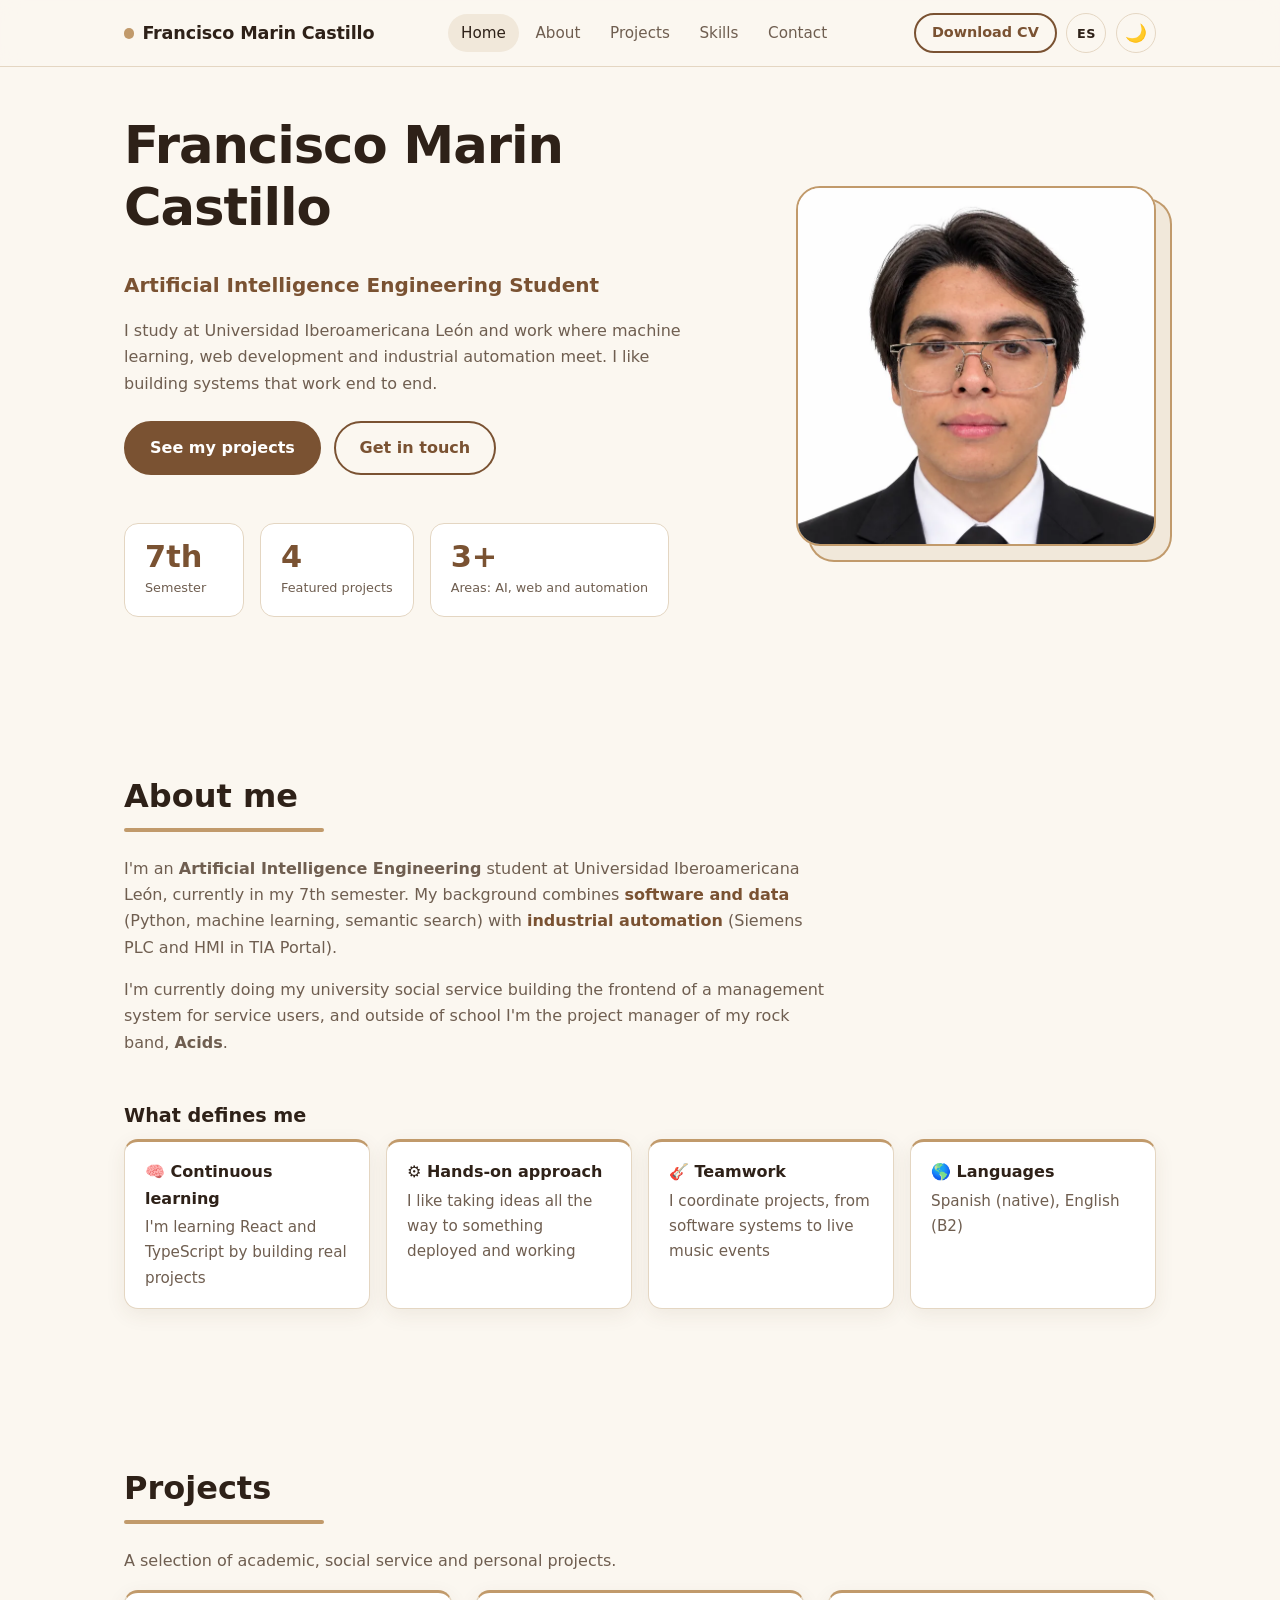
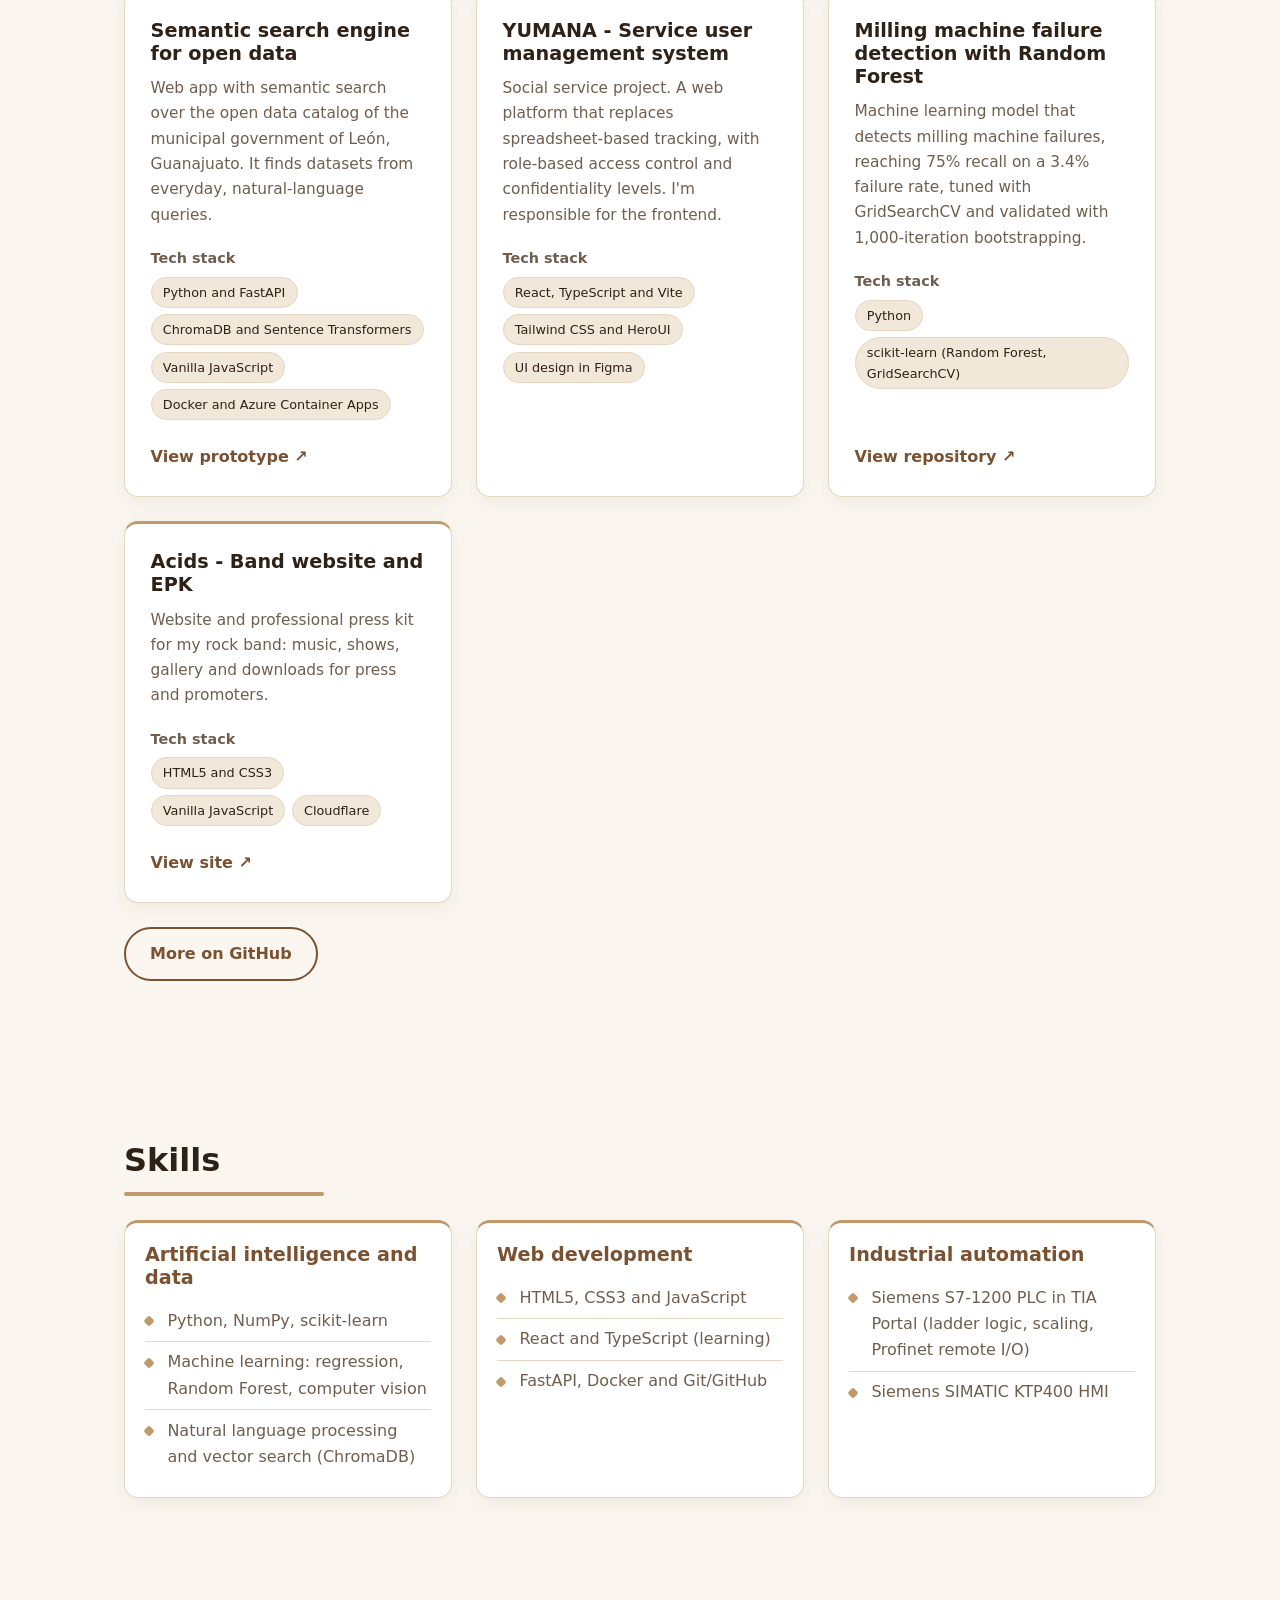
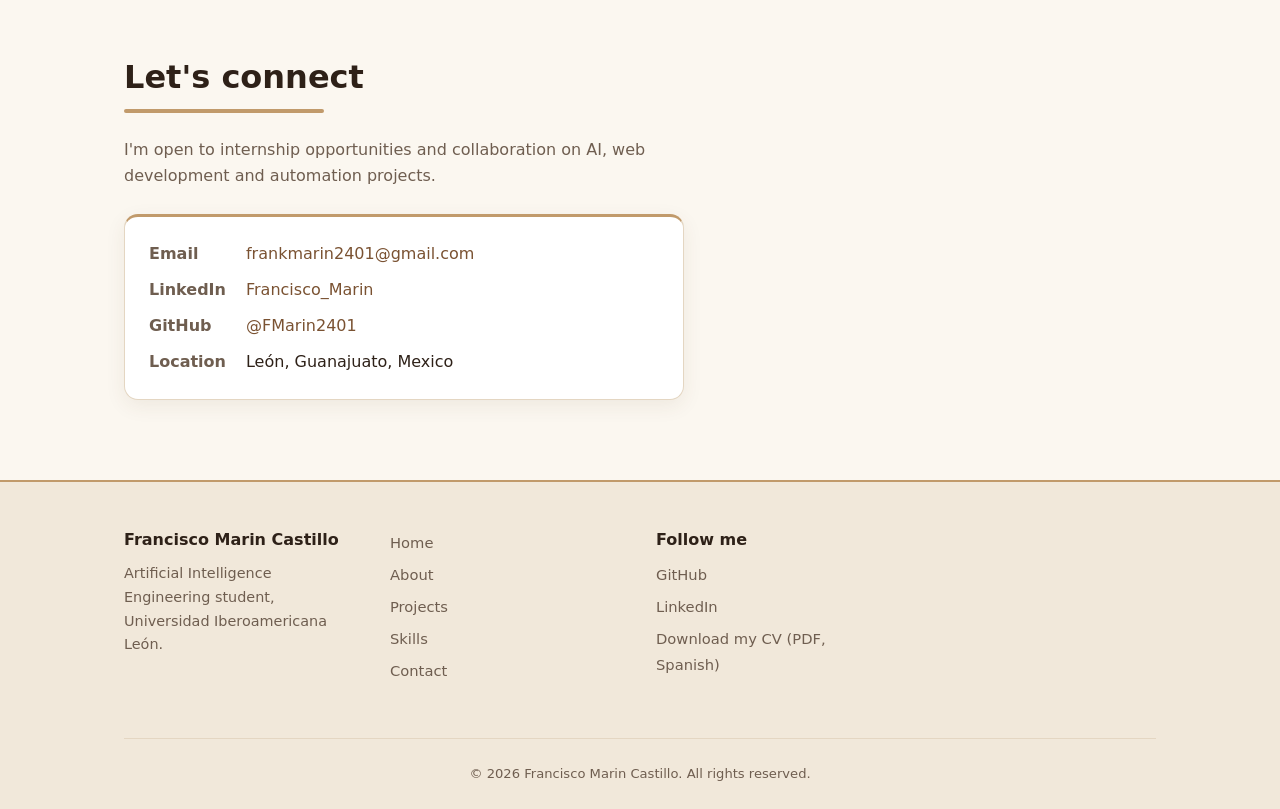
==== public/en/index.html @ 49e66bc6 "Optimizar imagen, agregar versión en inglés, 404 y cabeceras de seguridad - Foto del hero en WebP (2" ====
<!DOCTYPE html>
<html lang="en">

<head>
  <meta charset="UTF-8">
  <meta name="viewport" content="width=device-width, initial-scale=1.0">
  <meta name="theme-color" content="#fbf7f0">

  <link rel="icon" href="../favicon.svg" type="image/svg+xml">
  <link rel="icon" href="../favicon.ico" sizes="48x48">
  <link rel="apple-touch-icon" href="../apple-touch-icon.png">
  <!-- SEO básico -->
  <title>Francisco Marin Castillo | Artificial Intelligence Engineering Student</title>
  <meta name="description" content="Portfolio of Francisco Marin Castillo: AI Engineering student and web developer in León, Mexico. Machine learning, React and industrial automation projects.">
  <meta name="author" content="Francisco Marin Castillo">
  <meta name="robots" content="index, follow">

  <!-- Open Graph -->
  <link rel="canonical" href="https://frankmarincas.dev/en/">
  <link rel="alternate" hreflang="es" href="https://frankmarincas.dev/">
  <link rel="alternate" hreflang="en" href="https://frankmarincas.dev/en/">
  <link rel="alternate" hreflang="x-default" href="https://frankmarincas.dev/">
  <meta property="og:url" content="https://frankmarincas.dev/en/">
  <meta property="og:locale" content="en_US">
  <meta property="og:locale:alternate" content="es_MX">
  <meta property="og:title" content="Francisco Marin Castillo - Artificial Intelligence Engineering">
  <meta property="og:description"
    content="Machine learning, semantic search, web development and industrial automation projects.">
  <meta property="og:type" content="profile">
  <meta property="og:site_name" content="Francisco Marin Castillo">
  <meta property="og:image" content="https://frankmarincas.dev/assets/images/Francisco-og.jpg">
  <meta property="og:image:width" content="1200">
  <meta property="og:image:height" content="1200">
  <meta property="og:image:alt" content="Francisco Marin Castillo">

  <!-- Twitter Card -->
  <meta name="twitter:card" content="summary">
  <meta name="twitter:title" content="Francisco Marin Castillo - AI Engineering">
  <meta name="twitter:description" content="Portfolio of AI, web development and automation projects.">

  <!-- Datos Estructurados Schema.org (JSON-LD) -->
  <script type="application/ld+json">
  {
    "@context": "https://schema.org",
    "@type": "Person",
    "name": "Francisco Marin Castillo",
    "url": "https://frankmarincas.dev/en/",
    "image": "https://frankmarincas.dev/assets/images/Francisco-og.jpg",
    "address": {
      "@type": "PostalAddress",
      "addressLocality": "León",
      "addressRegion": "Guanajuato",
      "addressCountry": "MX"
    },
    "knowsAbout": ["Artificial intelligence", "Machine learning", "Web development", "Industrial automation"],
    "sameAs": [
      "https://github.com/FMarin2401",
      "https://www.linkedin.com/in/francisco-marin-cast"
    ]
  }
  </script>

  <script src="../theme-init.js"></script>
  <link rel="stylesheet" href="../styles.css">
  <script src="../script.js" defer></script>
</head>

<body>
  <a class="skip-link" href="#main-content">Skip to content</a>

  <!-- ========== HEADER ========== -->
  <header class="site-header">
    <div class="container site-header__inner">
      <a class="brand" href="#home">Francisco Marin Castillo</a>

      <nav class="nav" id="main-menu" aria-label="Main navigation">
        <ul class="nav__list">
          <li><a class="nav__link" href="#home">Home</a></li>
          <li><a class="nav__link" href="#about">About</a></li>
          <li><a class="nav__link" href="#projects">Projects</a></li>
          <li><a class="nav__link" href="#skills">Skills</a></li>
          <li><a class="nav__link" href="#contact">Contact</a></li>
        </ul>
      </nav>

      <div class="site-header__actions">
        <a class="button button--outline button--small site-header__cv"
          href="../assets/documents/FranciscoMarin_CVES.pdf" download>Download CV</a>

        <a class="icon-button lang-switch" href="../" hreflang="es" lang="es"
          aria-label="Leer en español">ES</a>

        <button class="icon-button theme-toggle" type="button"
                aria-label="Switch to dark mode"></button>

        <button class="icon-button nav-toggle" type="button"
                aria-expanded="false" aria-controls="main-menu" aria-label="Open menu">
          <span class="nav-toggle__icon" aria-hidden="true"></span>
        </button>
      </div>
    </div>
  </header>

  <!-- ========== CONTENIDO PRINCIPAL ========== -->
  <main id="main-content">

    <!-- Hero -->
    <section class="section section--hero" id="home" aria-labelledby="hero-title">
      <div class="container hero">
        <div class="hero__content">
          <h1 class="hero__title" id="hero-title">Francisco Marin Castillo</h1>
          <p class="hero__role">Artificial Intelligence Engineering Student</p>
          <p class="hero__text">
            I study at Universidad Iberoamericana León and work where machine
            learning, web development and industrial automation meet. I like
            building systems that work end to end.
          </p>

          <div class="hero__actions">
            <a class="button button--primary" href="#projects">See my projects</a>
            <a class="button button--outline" href="#contact">Get in touch</a>
          </div>

          <ul class="stats">
            <li class="stats__item">
              <data class="stats__value" value="7">7th</data>
              <span class="stats__label">Semester</span>
            </li>
            <li class="stats__item">
              <data class="stats__value" value="4">4</data>
              <span class="stats__label">Featured projects</span>
            </li>
            <li class="stats__item">
              <data class="stats__value" value="3">3+</data>
              <span class="stats__label">Areas: AI, web and automation</span>
            </li>
          </ul>
        </div>

        <figure class="hero__figure">
          <img class="hero__photo" src="../assets/images/Francisco.webp" alt="Francisco Marin Castillo"
            width="720" height="720" loading="eager" fetchpriority="high">
        </figure>
      </div>
    </section>

    <!-- Sobre mí -->
    <section class="section" id="about" aria-labelledby="about-title">
      <div class="container">
        <h2 class="section__title" id="about-title">About me</h2>

        <div class="prose">
          <p>
            I'm an <strong>Artificial Intelligence Engineering</strong> student
            at Universidad Iberoamericana León, currently in my 7th semester.
            My background combines <em>software and data</em> (Python, machine
            learning, semantic search) with <em>industrial automation</em>
            (Siemens PLC and HMI in TIA Portal).
          </p>
          <p>
            I'm currently doing my university social service building the frontend
            of a management system for service users, and outside of school I'm
            the project manager of my rock band, <strong>Acids</strong>.
          </p>
        </div>

        <h3 class="section__subtitle">What defines me</h3>
        <dl class="traits">
          <div class="traits__item card">
            <dt class="traits__term"><span aria-hidden="true">🧠</span> Continuous learning</dt>
            <dd class="traits__desc">I'm learning React and TypeScript by building real projects</dd>
          </div>
          <div class="traits__item card">
            <dt class="traits__term"><span aria-hidden="true">⚙️</span> Hands-on approach</dt>
            <dd class="traits__desc">I like taking ideas all the way to something deployed and working</dd>
          </div>
          <div class="traits__item card">
            <dt class="traits__term"><span aria-hidden="true">🎸</span> Teamwork</dt>
            <dd class="traits__desc">I coordinate projects, from software systems to live music events</dd>
          </div>
          <div class="traits__item card">
            <dt class="traits__term"><span aria-hidden="true">🌎</span> Languages</dt>
            <dd class="traits__desc">Spanish (native), English (B2)</dd>
          </div>
        </dl>
      </div>
    </section>

    <!-- Proyectos -->
    <section class="section" id="projects" aria-labelledby="projects-title">
      <div class="container">
        <h2 class="section__title" id="projects-title">Projects</h2>
        <p class="section__intro">A selection of academic, social service and personal projects.</p>

        <div class="projects">
          <article class="card project">
            <h3 class="project__title">Semantic search engine for open data</h3>
            <p class="project__text">
              Web app with semantic search over the open data catalog of the
              municipal government of León, Guanajuato. It finds datasets from
              everyday, natural-language queries.
            </p>
            <h4 class="project__label">Tech stack</h4>
            <ul class="chips">
              <li class="chips__item">Python and FastAPI</li>
              <li class="chips__item">ChromaDB and Sentence Transformers</li>
              <li class="chips__item">Vanilla JavaScript</li>
              <li class="chips__item">Docker and Azure Container Apps</li>
            </ul>
            <a class="project__link" href="https://buscador.frankmarincas.dev"
              target="_blank" rel="noopener">View prototype ↗</a>
          </article>

          <article class="card project">
            <h3 class="project__title">YUMANA - Service user management system</h3>
            <p class="project__text">
              Social service project. A web platform that replaces spreadsheet-based
              tracking, with role-based access control and confidentiality
              levels. I'm responsible for the frontend.
            </p>
            <h4 class="project__label">Tech stack</h4>
            <ul class="chips">
              <li class="chips__item">React, TypeScript and Vite</li>
              <li class="chips__item">Tailwind CSS and HeroUI</li>
              <li class="chips__item">UI design in Figma</li>
            </ul>
          </article>

          <article class="card project">
            <h3 class="project__title">Milling machine failure detection with Random Forest</h3>
            <p class="project__text">
              Machine learning model that detects milling machine failures, reaching
              75% recall on a 3.4% failure rate, tuned with GridSearchCV and
              validated with 1,000-iteration bootstrapping.
            </p>
            <h4 class="project__label">Tech stack</h4>
            <ul class="chips">
              <li class="chips__item">Python</li>
              <li class="chips__item">scikit-learn (Random Forest, GridSearchCV)</li>
            </ul>
            <a class="project__link" href="https://github.com/FMarin2401/ProyectoFresadoras" target="_blank"
              rel="noopener">View repository ↗</a>
          </article>

          <article class="card project">
            <h3 class="project__title">Acids - Band website and EPK</h3>
            <p class="project__text">
              Website and professional press kit for my rock band: music, shows,
              gallery and downloads for press and promoters.
            </p>
            <h4 class="project__label">Tech stack</h4>
            <ul class="chips">
              <li class="chips__item">HTML5 and CSS3</li>
              <li class="chips__item">Vanilla JavaScript</li>
              <li class="chips__item">Cloudflare</li>
            </ul>
            <a class="project__link" href="https://acids.frankmarincas.dev" target="_blank"
              rel="noopener">View site ↗</a>
          </article>
        </div>

        <a class="button button--outline" href="https://github.com/FMarin2401" target="_blank" rel="noopener">
          More on GitHub
        </a>
      </div>
    </section>

    <!-- Habilidades -->
    <section class="section" id="skills" aria-labelledby="skills-title">
      <div class="container">
        <h2 class="section__title" id="skills-title">Skills</h2>

        <div class="skills">
          <div class="card skill-group">
            <h3 class="skill-group__title">Artificial intelligence and data</h3>
            <ul class="skill-group__list">
              <li class="skill-group__item">Python, NumPy, scikit-learn</li>
              <li class="skill-group__item">Machine learning: regression, Random Forest, computer vision</li>
              <li class="skill-group__item">Natural language processing and vector search (ChromaDB)</li>
            </ul>
          </div>

          <div class="card skill-group">
            <h3 class="skill-group__title">Web development</h3>
            <ul class="skill-group__list">
              <li class="skill-group__item">HTML5, CSS3 and JavaScript</li>
              <li class="skill-group__item">React and TypeScript (learning)</li>
              <li class="skill-group__item">FastAPI, Docker and Git/GitHub</li>
            </ul>
          </div>

          <div class="card skill-group">
            <h3 class="skill-group__title">Industrial automation</h3>
            <ul class="skill-group__list">
              <li class="skill-group__item">Siemens S7-1200 PLC in TIA Portal (ladder logic, scaling, Profinet remote I/O)</li>
              <li class="skill-group__item">Siemens SIMATIC KTP400 HMI</li>
            </ul>
          </div>
        </div>
      </div>
    </section>

    <!-- Contacto -->
    <section class="section" id="contact" aria-labelledby="cta-title">
      <div class="container">
        <h2 class="section__title" id="cta-title">Let's connect</h2>
        <p class="section__intro">
          I'm open to internship opportunities and collaboration on AI, web
          development and automation projects.
        </p>

        <address class="card contact-card">
          <dl class="contact-card__list">
            <dt>Email</dt>
            <dd><a href="mailto:frankmarin2401@gmail.com">frankmarin2401@gmail.com</a></dd>

            <dt>LinkedIn</dt>
            <dd>
              <a href="https://www.linkedin.com/in/francisco-marin-cast" target="_blank"
                rel="noopener">Francisco_Marin</a>
            </dd>

            <dt>GitHub</dt>
            <dd><a href="https://github.com/FMarin2401" target="_blank" rel="noopener">@FMarin2401</a></dd>

            <dt>Location</dt>
            <dd>León, Guanajuato, Mexico</dd>
          </dl>
        </address>
      </div>
    </section>
  </main>

  <!-- ========== FOOTER ========== -->
  <footer class="site-footer">
    <div class="container site-footer__grid">
      <section class="site-footer__block" aria-labelledby="footer-about">
        <h2 class="site-footer__title" id="footer-about">Francisco Marin Castillo</h2>
        <p class="site-footer__text">
          Artificial Intelligence Engineering student,
          Universidad Iberoamericana León.
        </p>
      </section>

      <nav class="site-footer__block" aria-label="Footer links">
        <ul class="site-footer__list">
          <li><a class="site-footer__link" href="#home">Home</a></li>
          <li><a class="site-footer__link" href="#about">About</a></li>
          <li><a class="site-footer__link" href="#projects">Projects</a></li>
          <li><a class="site-footer__link" href="#skills">Skills</a></li>
          <li><a class="site-footer__link" href="#contact">Contact</a></li>
        </ul>
      </nav>

      <section class="site-footer__block" aria-labelledby="footer-social">
        <h2 class="site-footer__title" id="footer-social">Follow me</h2>
        <ul class="site-footer__list">
          <li><a class="site-footer__link" href="https://github.com/FMarin2401" target="_blank"
              rel="noopener">GitHub</a></li>
          <li><a class="site-footer__link" href="https://www.linkedin.com/in/francisco-marin-cast" target="_blank"
              rel="noopener">LinkedIn</a></li>
          <li><a class="site-footer__link" href="../assets/documents/FranciscoMarin_CVES.pdf" download>Download my CV
              (PDF, Spanish)</a></li>
        </ul>
      </section>

      <p class="site-footer__legal">&copy; 2026 Francisco Marin Castillo. All rights reserved.</p>
    </div>
  </footer>
</body>

</html>
---- public/styles.css ----
/* ==========================================================
   Portafolio — Francisco Marin Castillo
   Paleta: crema/marfil + café madera
   Arquitectura: tokens → base → layout → componentes
   Convención: BEM (.bloque__elemento--modificador)
   ========================================================== */

/* 1. Tokens */
:root {
  /* Color */
  color-scheme: light;
  --color-on-accent: #ffffff;                 /* texto sobre botones de acento */
  --color-header-bg: rgba(251, 247, 240, .9); /* fondo translúcido del header */
  --color-ivory: #fbf7f0;      /* fondo general */
  --color-white: #ffffff;      /* tarjetas */
  --color-sand: #f1e8da;       /* chips, hover suave */
  --color-border: #e4d6c2;     /* bordes */
  --color-oak: #c19a6b;        /* madera clara: decoración */
  --color-walnut: #7a5232;     /* madera media: botones, enlaces */
  --color-walnut-dark: #5e3d24;/* hover */
  --color-espresso: #2e2118;   /* texto principal */
  --color-muted: #6f5e50;      /* texto secundario */

  /* Tipografía */
  --font-sans: system-ui, -apple-system, "Segoe UI", Roboto, "Helvetica Neue", Arial, sans-serif;

  /* Espaciado, forma y layout */
  --space-1: .5rem;
  --space-2: 1rem;
  --space-3: 1.5rem;
  --space-4: 3rem;
  --space-5: 5rem;
  --radius: 14px;
  --radius-pill: 999px;
  --max-width: 1080px;
  --shadow-soft: 0 6px 20px rgba(94, 61, 36, .08);
}

/* Tema Oscuro */
:root[data-theme="dark"] {
  color-scheme: dark;
  --color-ivory: #1a1411;
  --color-white: #241b16;
  --color-sand: #302419;
  --color-border: #44352a;
  --color-oak: #c19a6b;
  --color-walnut: #d9b184;
  --color-walnut-dark: #e8c9a3;
  --color-espresso: #f3ebe0;
  --color-muted: #b8a695;
  --color-on-accent: #1a1411;
  --color-header-bg: rgba(26, 20, 17, .9);
  --shadow-soft: 0 6px 20px rgba(0, 0, 0, .35);
}

/* 2. Base (solo elementos, sin clases) */
*, *::before, *::after { box-sizing: border-box; }

html {
  scroll-behavior: smooth;
  scroll-padding-top: 5rem;
}

body {
  margin: 0;
  font-family: var(--font-sans);
  background: var(--color-ivory);
  color: var(--color-espresso);
  line-height: 1.65;
  -webkit-font-smoothing: antialiased;
}

img { display: block; max-width: 100%; height: auto; }

a { color: var(--color-walnut); text-decoration: none; }
a:hover { text-decoration: underline; }

:focus-visible {
  outline: 3px solid var(--color-walnut);
  outline-offset: 3px;
  border-radius: 4px;
}

h1, h2, h3, h4 { margin: 0 0 .6em; line-height: 1.2; }
h1 { font-size: clamp(2rem, 5vw, 3.2rem); font-weight: 800; letter-spacing: -.02em; }
h2 { font-size: clamp(1.5rem, 3.5vw, 2rem); font-weight: 700; }
h3 { font-size: 1.2rem; }
h4 { font-size: .9rem; font-weight: 600; }

p { margin: 0 0 1em; }
em { color: var(--color-walnut); font-style: normal; font-weight: 600; }

/* 3. Layout */
.container {
  width: 100%;
  max-width: var(--max-width);
  margin-inline: auto;
  padding-inline: var(--space-3);
}

.section { padding-block: var(--space-5); }
.section--hero { padding-top: var(--space-4); }

.section__title {
  position: relative;
  margin-bottom: var(--space-3);
  padding-bottom: 1rem;
}
/* barra de "veta de madera" bajo cada título */
.section__title::after {
  content: "";
  position: absolute;
  left: 0;
  bottom: 0;
  width: 200px;
  height: 4px;
  border-radius: 4px;
  background: var(--color-oak);
}
.section__subtitle { margin-top: var(--space-4); }
.section__intro { max-width: 60ch; color: var(--color-muted); }

.prose { max-width: 70ch; color: var(--color-muted); }

.skip-link {
  position: absolute;
  left: var(--space-2);
  top: -4rem;
  z-index: 200;
  padding: .6rem 1rem;
  background: var(--color-walnut);
  color: var(--color-on-accent);
  border-radius: var(--radius);
}
.skip-link:focus { top: var(--space-2); }

/* 4. Componentes */

/* Botón */
.button {
  display: inline-block;
  padding: .75rem 1.5rem;
  border: 2px solid var(--color-walnut);
  border-radius: var(--radius-pill);
  font-weight: 700;
  transition: background-color .2s, color .2s;
}
.button:hover { text-decoration: none; }
.button--primary { background: var(--color-walnut); color: var(--color-on-accent); }
.button--primary:hover { background: var(--color-walnut-dark); border-color: var(--color-walnut-dark); }
.button--outline { background: transparent; color: var(--color-walnut); }
.button--outline:hover { background: var(--color-walnut); color: var(--color-on-accent); }
.button--small { padding: .4rem 1rem; font-size: .9rem; }

/* Botones de Icono (Toggle Tema / Menú Hamburguesa) */
.icon-button {
  display: none;
  align-items: center;
  justify-content: center;
  width: 2.5rem;
  height: 2.5rem;
  padding: 0;
  border: 1px solid var(--color-border);
  border-radius: 50%;
  background: transparent;
  color: var(--color-espresso);
  font-size: 1.1rem;
  cursor: pointer;
  transition: background-color .2s;
}
.icon-button:hover { background: var(--color-sand); }
.js .theme-toggle { display: inline-flex; }

/* Cambio de idioma: es un enlace, funciona sin JS */
.lang-switch {
  display: inline-flex;
  font-size: .8rem;
  font-weight: 700;
  letter-spacing: .03em;
}
.lang-switch:hover { text-decoration: none; }

/* Icono del cambio de tema */
.theme-toggle::before { content: "🌙"; }
:root[data-theme="dark"] .theme-toggle::before { content: "☀️"; }

/* Icono hamburguesa: una barra + dos pseudo-elementos */
.nav-toggle__icon,
.nav-toggle__icon::before,
.nav-toggle__icon::after {
  display: block;
  width: 1.2rem;
  height: 2px;
  border-radius: 2px;
  background: currentColor;
  transition: transform .2s, background-color .2s;
}
.nav-toggle__icon { position: relative; }
.nav-toggle__icon::before,
.nav-toggle__icon::after { content: ""; position: absolute; left: 0; }
.nav-toggle__icon::before { top: -6px; }
.nav-toggle__icon::after { top: 6px; }

/* Icono abierto: se convierte en una X */
.nav-toggle[aria-expanded="true"] .nav-toggle__icon { background: transparent; }
.nav-toggle[aria-expanded="true"] .nav-toggle__icon::before { transform: translateY(6px) rotate(45deg); }
.nav-toggle[aria-expanded="true"] .nav-toggle__icon::after { transform: translateY(-6px) rotate(-45deg); }

/* Tarjeta genérica */
.card {
  background: var(--color-white);
  border: 1px solid var(--color-border);
  border-top: 3px solid var(--color-oak);
  border-radius: var(--radius);
  box-shadow: var(--shadow-soft);
}

/* Chips */
.chips {
  display: flex;
  flex-wrap: wrap;
  gap: .4rem;
  margin: 0 0 var(--space-3);
  padding: 0;
  list-style: none;
}
.chips__item {
  padding: .25rem .7rem;
  background: var(--color-sand);
  border: 1px solid var(--color-border);
  border-radius: var(--radius-pill);
  font-size: .8rem;
}

/* Encabezado del sitio */
.site-header {
  position: sticky;
  top: 0;
  z-index: 100;
  background: var(--color-header-bg);
  backdrop-filter: blur(10px);
  border-bottom: 1px solid var(--color-border);
}
.site-header__inner {
  display: flex;
  flex-wrap: wrap;
  align-items: center;
  justify-content: space-between;
  gap: var(--space-2);
  padding-block: .8rem;
}
.site-header__actions { display: flex; align-items: center; gap: .6rem; }

.brand {
  color: var(--color-espresso);
  font-size: 1.1rem;
  font-weight: 800;
  letter-spacing: -.01em;
}
.brand::before {
  content: "";
  display: inline-block;
  width: .65rem;
  height: .65rem;
  margin-right: .5rem;
  border-radius: 50%;
  background: var(--color-oak);
}
.brand:hover { text-decoration: none; }

/* Navegación */
.nav__list {
  display: flex;
  flex-wrap: wrap;
  gap: .25rem;
  margin: 0;
  padding: 0;
  list-style: none;
}
.nav__link {
  display: block;
  padding: .4rem .8rem;
  border-radius: var(--radius-pill);
  color: var(--color-muted);
  font-size: .95rem;
  transition: color .2s, background-color .2s;
}
.nav__link:hover,
.nav__link[aria-current="location"] {
  background: var(--color-sand);
  color: var(--color-espresso);
  text-decoration: none;
}

/* Hero */
.hero {
  display: grid;
  gap: var(--space-4);
  align-items: center;
}
.hero__role { margin-bottom: var(--space-2); font-size: 1.25rem; font-weight: 700; color: var(--color-walnut); }
.hero__text { max-width: 56ch; color: var(--color-muted); }
.hero__actions { display: flex; flex-wrap: wrap; gap: .8rem; margin: var(--space-3) 0 var(--space-4); }

.hero__figure { margin: 0; max-width: 360px; }
.hero__photo {
  width: 100%;
  aspect-ratio: 1 / 1;
  object-fit: cover;
  border: 2px solid var(--color-oak);
  border-radius: 24px;
  box-shadow: 14px 14px 0 var(--color-sand), 14px 14px 0 2px var(--color-oak);
}

/* Estadísticas */
.stats { display: flex; flex-wrap: wrap; gap: var(--space-2); margin: 0; padding: 0; list-style: none; }
.stats__item {
  min-width: 120px;
  padding: 1rem 1.25rem;
  background: var(--color-white);
  border: 1px solid var(--color-border);
  border-radius: var(--radius);
}
.stats__value { display: block; font-size: 1.9rem; font-weight: 800; line-height: 1.1; color: var(--color-walnut); }
.stats__label { font-size: .8rem; color: var(--color-muted); }

/* Rasgos */
.traits {
  display: grid;
  grid-template-columns: repeat(auto-fit, minmax(230px, 1fr));
  gap: var(--space-2);
  margin: 0;
}
.traits__item { padding: 1.1rem 1.25rem; }
.traits__term { margin-bottom: .2rem; font-weight: 700; }
.traits__desc { margin: 0; color: var(--color-muted); font-size: .95rem; }

/* Proyectos */
.projects {
  display: grid;
  grid-template-columns: repeat(auto-fit, minmax(300px, 1fr));
  gap: var(--space-3);
  margin-bottom: var(--space-3);
}
.project { display: flex; flex-direction: column; padding: 1.6rem; }
.project__text { color: var(--color-muted); font-size: .96rem; }
.project__label { margin: .4rem 0 .6rem; color: var(--color-muted); }
.project__link { margin-top: auto; font-weight: 700; }

/* Habilidades */
.skills {
  display: grid;
  grid-template-columns: repeat(auto-fit, minmax(280px, 1fr));
  gap: var(--space-3);
}
.skill-group { padding: 1.25rem; }
.skill-group__title { color: var(--color-walnut); }
.skill-group__list { margin: 0; padding: 0; list-style: none; }
.skill-group__item {
  position: relative;
  padding: .45rem 0 .45rem 1.4rem;
  border-bottom: 1px solid var(--color-border);
  color: var(--color-muted);
}
.skill-group__item:last-child { border-bottom: 0; }
.skill-group__item::before {
  content: "";
  position: absolute;
  left: 0;
  top: 1.05rem;
  width: .5rem;
  height: .5rem;
  border-radius: 2px;
  background: var(--color-oak);
  transform: rotate(45deg);
}

/* Contacto */
.contact-card {
  max-width: 560px;
  margin-top: var(--space-3);
  padding: var(--space-3);
  font-style: normal;
}
.contact-card__list {
  display: grid;
  grid-template-columns: max-content 1fr;
  gap: .6rem 1.25rem;
  margin: 0;
}
.contact-card__list dt { color: var(--color-muted); font-weight: 600; }
.contact-card__list dd { margin: 0; word-break: break-word; }

/* Pie de página */
.site-footer {
  padding-block: var(--space-4) var(--space-3);
  background: var(--color-sand);
  border-top: 2px solid var(--color-oak);
}
.site-footer__grid {
  display: grid;
  grid-template-columns: repeat(auto-fit, minmax(210px, 1fr));
  gap: var(--space-4) 2rem;
}
.site-footer__title { margin-bottom: .8rem; font-size: 1rem; }
.site-footer__text { margin: 0; color: var(--color-muted); font-size: .9rem; }
.site-footer__list { margin: 0; padding: 0; list-style: none; }
.site-footer__list li { margin-bottom: .35rem; }
.site-footer__link { color: var(--color-muted); font-size: .92rem; }
.site-footer__link:hover { color: var(--color-walnut); }
.site-footer__legal {
  grid-column: 1 / -1;
  margin: 0;
  padding-top: var(--space-3);
  border-top: 1px solid var(--color-border);
  color: var(--color-muted);
  font-size: .82rem;
  text-align: center;
}

/* 5. Responsive */
@media (min-width: 860px) {
  .hero { grid-template-columns: 1fr 360px; }
}

@media (max-width: 640px) {
  .site-header__cv { display: none; }
  .js .nav-toggle { display: inline-flex; }
  .js .nav { display: none; order: 3; width: 100%; }
  .js .nav--open { display: block; }
  .js .nav--open .nav__list { flex-direction: column; }
  
  .nav__list { justify-content: center; }
  .section { padding-block: var(--space-4); }
  .contact-card__list { grid-template-columns: 1fr; gap: .1rem; }
  .contact-card__list dd { margin-bottom: .7rem; }
}

/* 6. Preferencias del usuario */
@media (prefers-reduced-motion: reduce) {
  html { scroll-behavior: auto; }
  * { transition: none !important; }
}
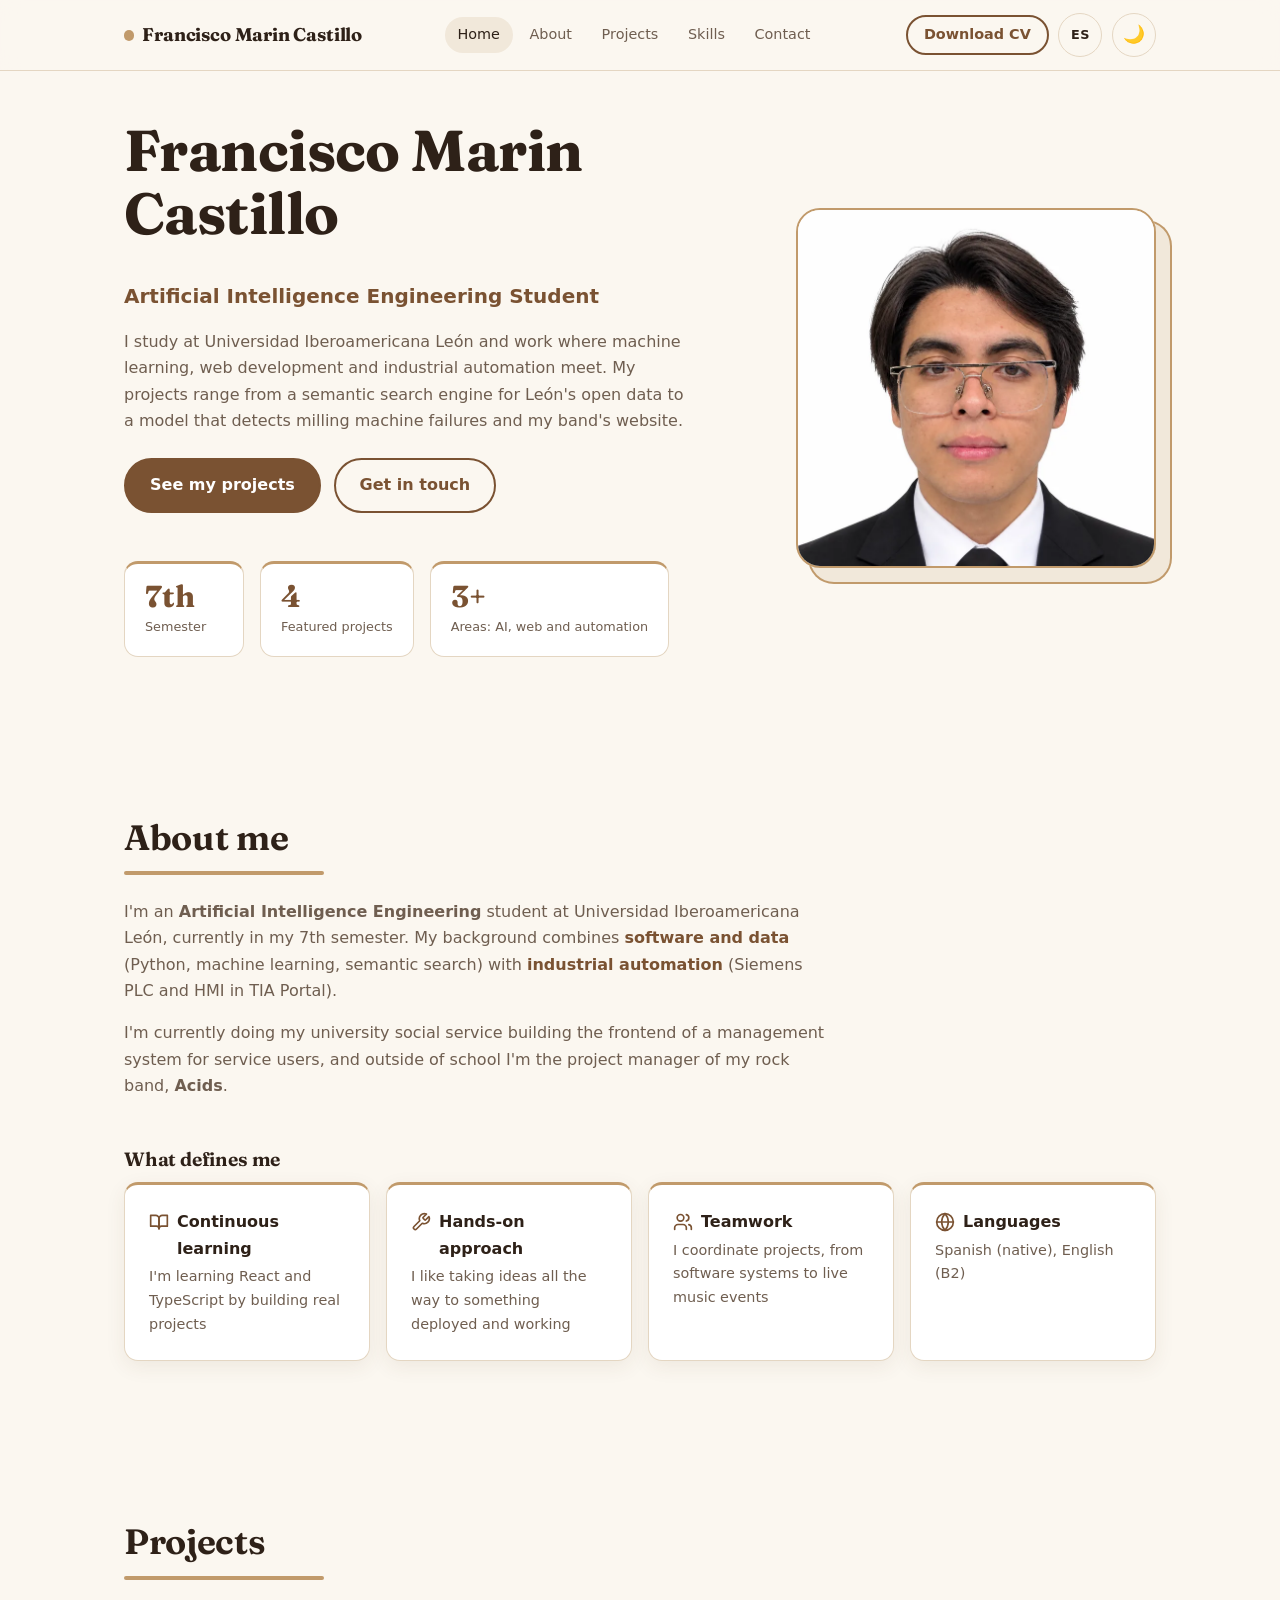
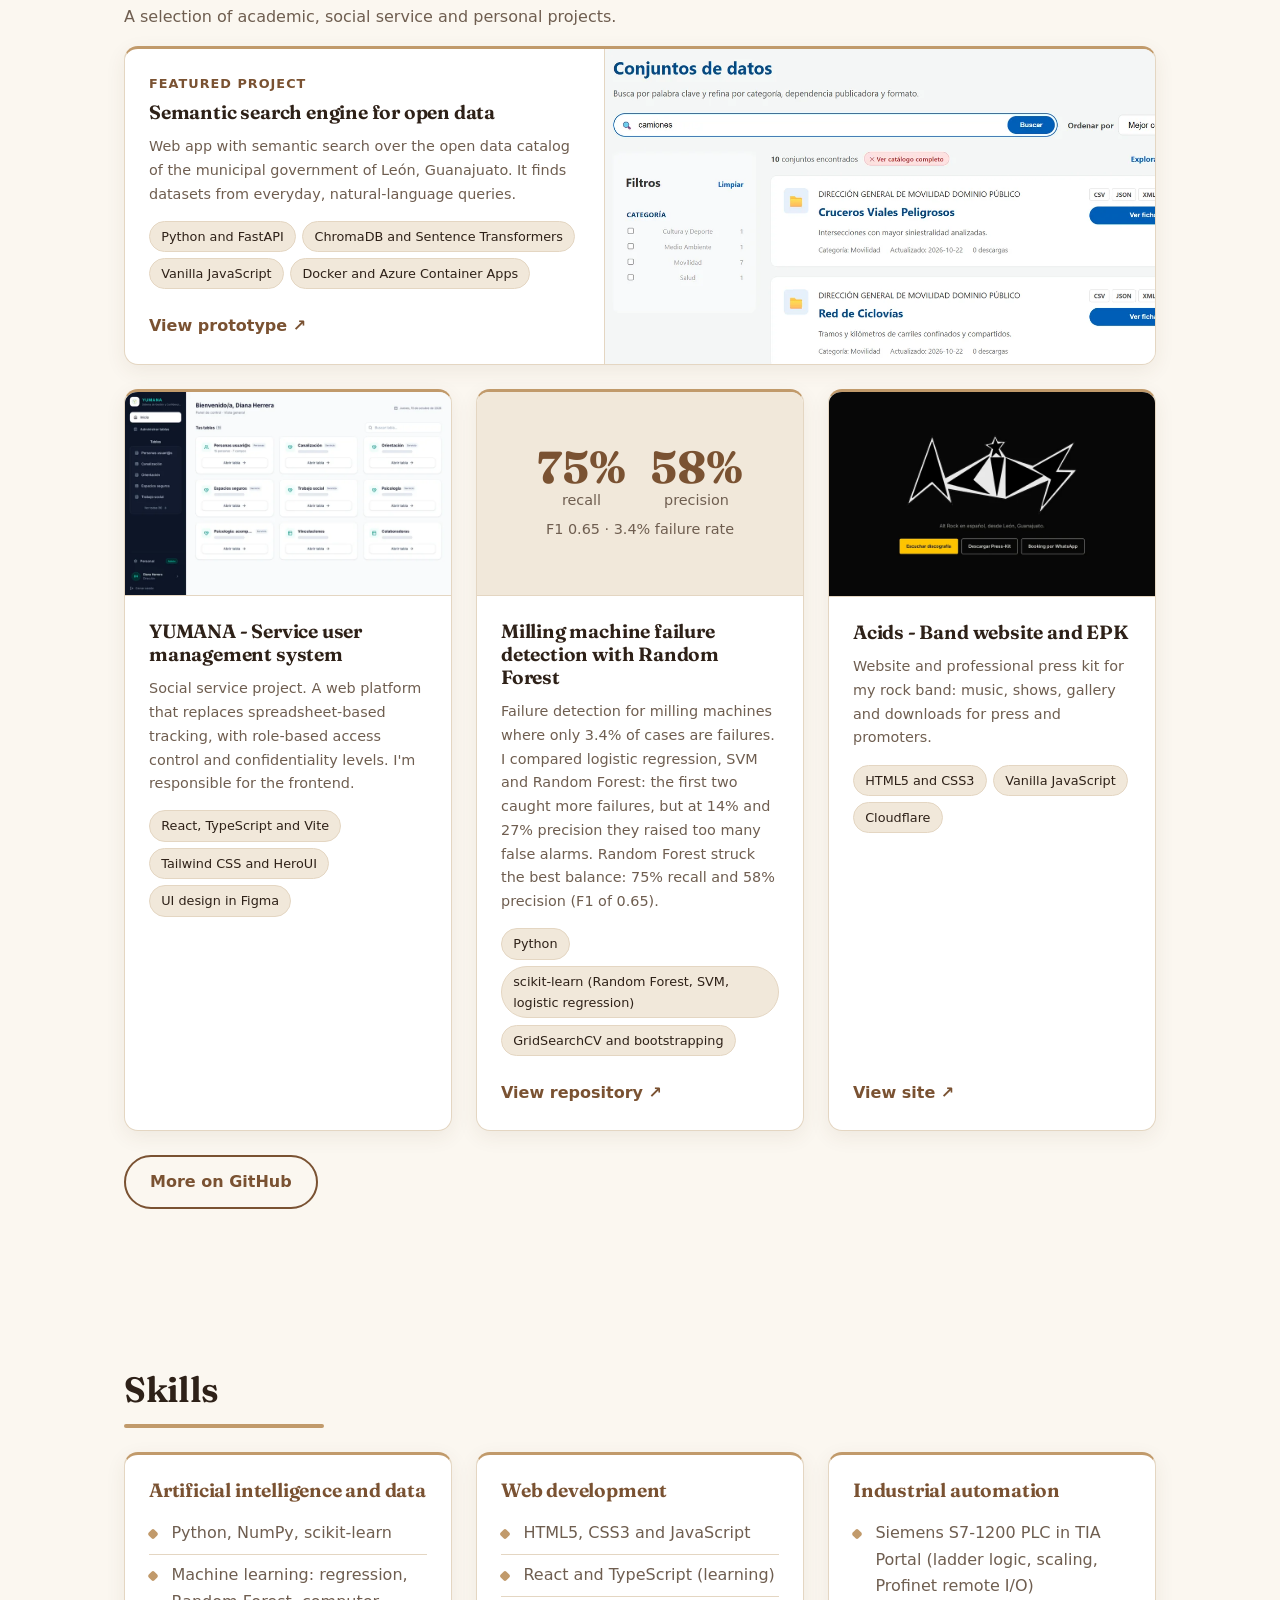
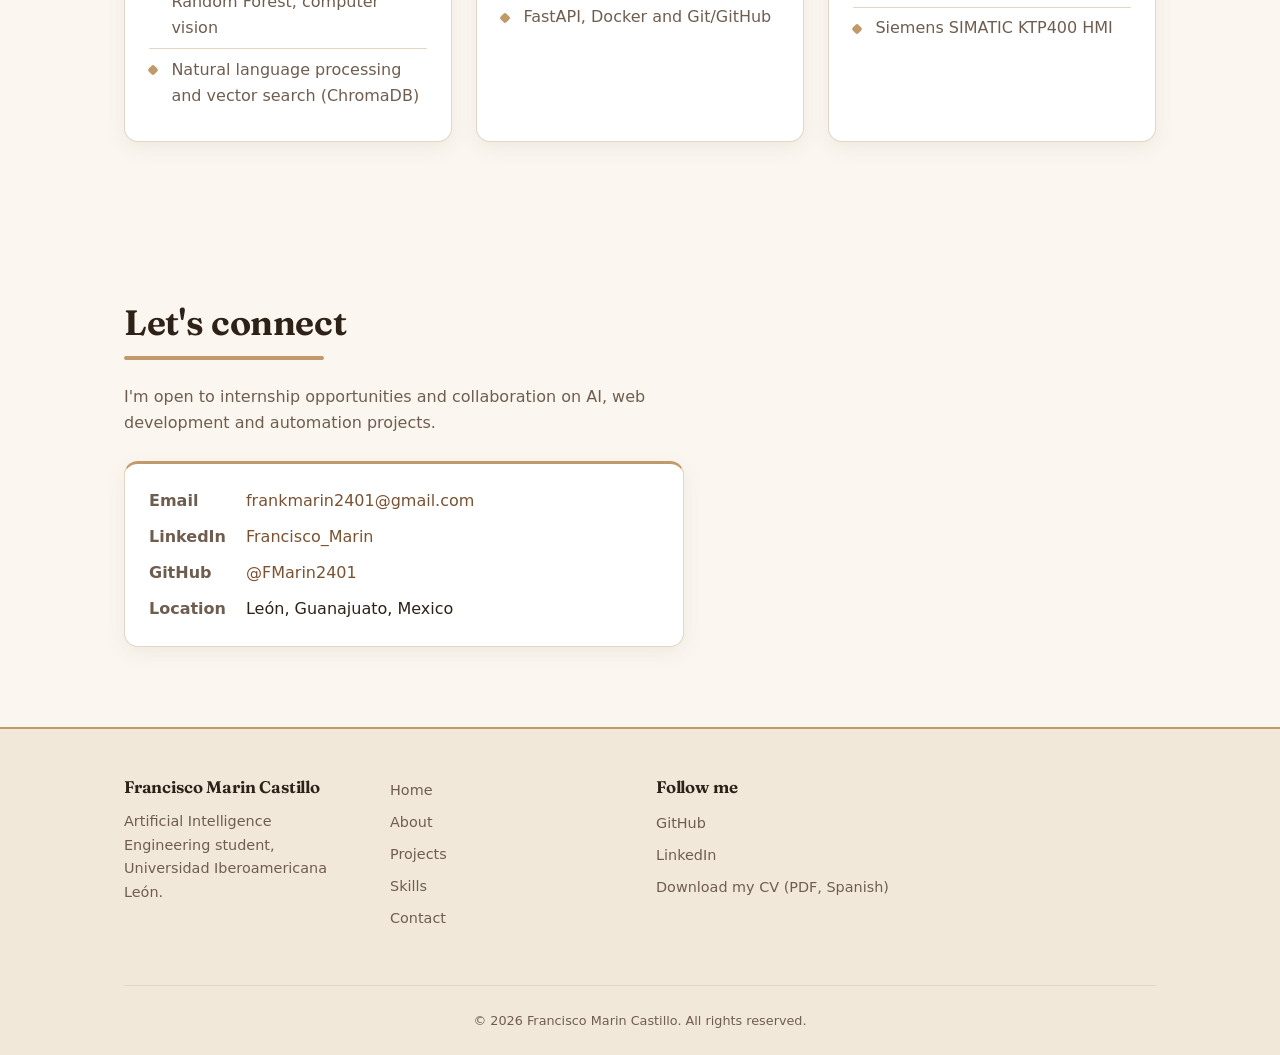
==== commit 6ac82e7c: "Rediseño visual: tipografía, proyectos con capturas y ajustes responsive - Títulos en Fraunces, aloj" ====
--- a/public/en/index.html
+++ b/public/en/index.html
@@ -62,6 +62,7 @@
 
   <script src="../theme-init.js"></script>
   <link rel="stylesheet" href="../styles.css">
+  <link rel="preload" href="../assets/fonts/fraunces-latin-wght.woff2" as="font" type="font/woff2" crossorigin>
   <script src="../script.js" defer></script>
 </head>
 
@@ -71,7 +72,7 @@
   <!-- ========== HEADER ========== -->
   <header class="site-header">
     <div class="container site-header__inner">
-      <a class="brand" href="#home">Francisco Marin Castillo</a>
+      <a class="brand" href="#home">Francisco Marin<span class="brand__last"> Castillo</span></a>
 
       <nav class="nav" id="main-menu" aria-label="Main navigation">
         <ul class="nav__list">
@@ -80,6 +81,7 @@
           <li><a class="nav__link" href="#projects">Projects</a></li>
           <li><a class="nav__link" href="#skills">Skills</a></li>
           <li><a class="nav__link" href="#contact">Contact</a></li>
+          <li class="nav__item--cv"><a class="nav__link" href="../assets/documents/FranciscoMarin_CVES.pdf" download>Download CV</a></li>
         </ul>
       </nav>
 
@@ -112,8 +114,9 @@
           <p class="hero__role">Artificial Intelligence Engineering Student</p>
           <p class="hero__text">
             I study at Universidad Iberoamericana León and work where machine
-            learning, web development and industrial automation meet. I like
-            building systems that work end to end.
+            learning, web development and industrial automation meet. My projects
+            range from a semantic search engine for León's open data to a model
+            that detects milling machine failures and my band's website.
           </p>
 
           <div class="hero__actions">
@@ -167,19 +170,19 @@
         <h3 class="section__subtitle">What defines me</h3>
         <dl class="traits">
           <div class="traits__item card">
-            <dt class="traits__term"><span aria-hidden="true">🧠</span> Continuous learning</dt>
+            <dt class="traits__term"><svg class="traits__icon" viewBox="0 0 24 24" aria-hidden="true" focusable="false"><path d="M2 4h6a4 4 0 0 1 4 4v12a3 3 0 0 0-3-3H2z"/><path d="M22 4h-6a4 4 0 0 0-4 4v12a3 3 0 0 1 3-3h7z"/></svg> Continuous learning</dt>
             <dd class="traits__desc">I'm learning React and TypeScript by building real projects</dd>
           </div>
           <div class="traits__item card">
-            <dt class="traits__term"><span aria-hidden="true">⚙️</span> Hands-on approach</dt>
+            <dt class="traits__term"><svg class="traits__icon" viewBox="0 0 24 24" aria-hidden="true" focusable="false"><path d="M14.7 6.3a1 1 0 0 0 0 1.4l1.6 1.6a1 1 0 0 0 1.4 0l3.77-3.77a6 6 0 0 1-7.94 7.94l-6.91 6.91a2.12 2.12 0 0 1-3-3l6.91-6.91a6 6 0 0 1 7.94-7.94l-3.76 3.76z"/></svg> Hands-on approach</dt>
             <dd class="traits__desc">I like taking ideas all the way to something deployed and working</dd>
           </div>
           <div class="traits__item card">
-            <dt class="traits__term"><span aria-hidden="true">🎸</span> Teamwork</dt>
+            <dt class="traits__term"><svg class="traits__icon" viewBox="0 0 24 24" aria-hidden="true" focusable="false"><path d="M16 21v-2a4 4 0 0 0-4-4H6a4 4 0 0 0-4 4v2"/><circle cx="9" cy="7" r="4"/><path d="M22 21v-2a4 4 0 0 0-3-3.87"/><path d="M16 3.13a4 4 0 0 1 0 7.75"/></svg> Teamwork</dt>
             <dd class="traits__desc">I coordinate projects, from software systems to live music events</dd>
           </div>
           <div class="traits__item card">
-            <dt class="traits__term"><span aria-hidden="true">🌎</span> Languages</dt>
+            <dt class="traits__term"><svg class="traits__icon" viewBox="0 0 24 24" aria-hidden="true" focusable="false"><circle cx="12" cy="12" r="10"/><path d="M2 12h20"/><path d="M12 2a15.3 15.3 0 0 1 4 10 15.3 15.3 0 0 1-4 10 15.3 15.3 0 0 1-4-10 15.3 15.3 0 0 1 4-10z"/></svg> Languages</dt>
             <dd class="traits__desc">Spanish (native), English (B2)</dd>
           </div>
         </dl>
@@ -193,33 +196,42 @@
         <p class="section__intro">A selection of academic, social service and personal projects.</p>
 
         <div class="projects">
+          <article class="card project project--featured">
+            <figure class="project__media">
+              <img src="../assets/images/proyectos/buscador.webp" alt="Search results for the query “camiones” (trucks): dangerous intersections and the bike lane network"
+                width="1200" height="616" loading="lazy">
+            </figure>
+            <div class="project__body">
+              <p class="project__eyebrow">Featured project</p>
+              <h3 class="project__title">Semantic search engine for open data</h3>
+              <p class="project__text">
+                Web app with semantic search over the open data catalog of the
+                municipal government of León, Guanajuato. It finds datasets from
+                everyday, natural-language queries.
+              </p>
+              <ul class="chips" aria-label="Tech stack">
+                <li class="chips__item">Python and FastAPI</li>
+                <li class="chips__item">ChromaDB and Sentence Transformers</li>
+                <li class="chips__item">Vanilla JavaScript</li>
+                <li class="chips__item">Docker and Azure Container Apps</li>
+              </ul>
+              <a class="project__link" href="https://buscador.frankmarincas.dev"
+                target="_blank" rel="noopener">View prototype ↗</a>
+            </div>
+          </article>
+
           <article class="card project">
-            <h3 class="project__title">Semantic search engine for open data</h3>
-            <p class="project__text">
-              Web app with semantic search over the open data catalog of the
-              municipal government of León, Guanajuato. It finds datasets from
-              everyday, natural-language queries.
-            </p>
-            <h4 class="project__label">Tech stack</h4>
-            <ul class="chips">
-              <li class="chips__item">Python and FastAPI</li>
-              <li class="chips__item">ChromaDB and Sentence Transformers</li>
-              <li class="chips__item">Vanilla JavaScript</li>
-              <li class="chips__item">Docker and Azure Container Apps</li>
-            </ul>
-            <a class="project__link" href="https://buscador.frankmarincas.dev"
-              target="_blank" rel="noopener">View prototype ↗</a>
-          </article>
-
-          <article class="card project">
+            <figure class="project__thumb">
+              <img src="../assets/images/proyectos/yumana.webp" alt="YUMANA dashboard listing service tables: referrals, guidance, psychology and social work"
+                width="800" height="498" loading="lazy">
+            </figure>
             <h3 class="project__title">YUMANA - Service user management system</h3>
             <p class="project__text">
               Social service project. A web platform that replaces spreadsheet-based
               tracking, with role-based access control and confidentiality
               levels. I'm responsible for the frontend.
             </p>
-            <h4 class="project__label">Tech stack</h4>
-            <ul class="chips">
+            <ul class="chips" aria-label="Tech stack">
               <li class="chips__item">React, TypeScript and Vite</li>
               <li class="chips__item">Tailwind CSS and HeroUI</li>
               <li class="chips__item">UI design in Figma</li>
@@ -227,29 +239,41 @@
           </article>
 
           <article class="card project">
+            <div class="project__thumb project__stat" aria-hidden="true">
+              <div class="project__stat-row">
+                <span class="project__stat-pair"><span class="project__stat-value">75%</span><span class="project__stat-label">recall</span></span>
+                <span class="project__stat-pair"><span class="project__stat-value">58%</span><span class="project__stat-label">precision</span></span>
+              </div>
+              <span class="project__stat-label">F1 0.65 · 3.4% failure rate</span>
+            </div>
             <h3 class="project__title">Milling machine failure detection with Random Forest</h3>
             <p class="project__text">
-              Machine learning model that detects milling machine failures, reaching
-              75% recall on a 3.4% failure rate, tuned with GridSearchCV and
-              validated with 1,000-iteration bootstrapping.
+              Failure detection for milling machines where only 3.4% of cases are
+              failures. I compared logistic regression, SVM and Random Forest: the
+              first two caught more failures, but at 14% and 27% precision they raised
+              too many false alarms. Random Forest struck the best balance: 75% recall
+              and 58% precision (F1 of 0.65).
             </p>
-            <h4 class="project__label">Tech stack</h4>
-            <ul class="chips">
+            <ul class="chips" aria-label="Tech stack">
               <li class="chips__item">Python</li>
-              <li class="chips__item">scikit-learn (Random Forest, GridSearchCV)</li>
+              <li class="chips__item">scikit-learn (Random Forest, SVM, logistic regression)</li>
+              <li class="chips__item">GridSearchCV and bootstrapping</li>
             </ul>
             <a class="project__link" href="https://github.com/FMarin2401/ProyectoFresadoras" target="_blank"
               rel="noopener">View repository ↗</a>
           </article>
 
           <article class="card project">
+            <figure class="project__thumb">
+              <img src="../assets/images/proyectos/acids.webp" alt="Acids website homepage with the band logo and buttons to listen, download the press kit and book the band"
+                width="800" height="500" loading="lazy">
+            </figure>
             <h3 class="project__title">Acids - Band website and EPK</h3>
             <p class="project__text">
               Website and professional press kit for my rock band: music, shows,
               gallery and downloads for press and promoters.
             </p>
-            <h4 class="project__label">Tech stack</h4>
-            <ul class="chips">
+            <ul class="chips" aria-label="Tech stack">
               <li class="chips__item">HTML5 and CSS3</li>
               <li class="chips__item">Vanilla JavaScript</li>
               <li class="chips__item">Cloudflare</li>
--- a/public/styles.css
+++ b/public/styles.css
@@ -23,6 +23,10 @@
 
   /* Tipografía */
   --font-sans: system-ui, -apple-system, "Segoe UI", Roboto, "Helvetica Neue", Arial, sans-serif;
+  --font-display: "Fraunces", Georgia, "Times New Roman", serif; /* títulos */
+  --text-xs: .8rem;   /* chips, etiquetas, legal */
+  --text-sm: .9rem;   /* texto secundario de tarjetas, nav, footer */
+  --text-lg: 1.2rem;  /* h3 */
 
   /* Espaciado, forma y layout */
   --space-1: .5rem;
@@ -31,8 +35,10 @@
   --space-4: 3rem;
   --space-5: 5rem;
   --radius: 14px;
+  --radius-lg: 24px;
   --radius-pill: 999px;
   --max-width: 1080px;
+  --tap-size: 2.75rem; /* 44px: tamaño táctil mínimo recomendado */
   --shadow-soft: 0 6px 20px rgba(94, 61, 36, .08);
 }
 
@@ -54,6 +60,14 @@
 }
 
 /* 2. Base (solo elementos, sin clases) */
+@font-face {
+  font-family: "Fraunces";
+  src: url("assets/fonts/fraunces-latin-wght.woff2") format("woff2");
+  font-weight: 100 900;
+  font-style: normal;
+  font-display: swap;
+}
+
 *, *::before, *::after { box-sizing: border-box; }
 
 html {
@@ -82,10 +96,11 @@
 }
 
 h1, h2, h3, h4 { margin: 0 0 .6em; line-height: 1.2; }
-h1 { font-size: clamp(2rem, 5vw, 3.2rem); font-weight: 800; letter-spacing: -.02em; }
-h2 { font-size: clamp(1.5rem, 3.5vw, 2rem); font-weight: 700; }
-h3 { font-size: 1.2rem; }
-h4 { font-size: .9rem; font-weight: 600; }
+h1, h2, h3 { font-family: var(--font-display); letter-spacing: -.01em; }
+h1 { font-size: clamp(2.2rem, 5.5vw, 3.6rem); font-weight: 700; line-height: 1.1; }
+h2 { font-size: clamp(1.6rem, 3.5vw, 2.2rem); font-weight: 650; }
+h3 { font-size: var(--text-lg); font-weight: 650; }
+h4 { font-size: var(--text-sm); font-weight: 600; }
 
 p { margin: 0 0 1em; }
 em { color: var(--color-walnut); font-style: normal; font-weight: 600; }
@@ -150,15 +165,15 @@
 .button--primary:hover { background: var(--color-walnut-dark); border-color: var(--color-walnut-dark); }
 .button--outline { background: transparent; color: var(--color-walnut); }
 .button--outline:hover { background: var(--color-walnut); color: var(--color-on-accent); }
-.button--small { padding: .4rem 1rem; font-size: .9rem; }
+.button--small { padding: .4rem 1rem; font-size: var(--text-sm); }
 
 /* Botones de Icono (Toggle Tema / Menú Hamburguesa) */
 .icon-button {
   display: none;
   align-items: center;
   justify-content: center;
-  width: 2.5rem;
-  height: 2.5rem;
+  width: var(--tap-size);
+  height: var(--tap-size);
   padding: 0;
   border: 1px solid var(--color-border);
   border-radius: 50%;
@@ -174,7 +189,7 @@
 /* Cambio de idioma: es un enlace, funciona sin JS */
 .lang-switch {
   display: inline-flex;
-  font-size: .8rem;
+  font-size: var(--text-xs);
   font-weight: 700;
   letter-spacing: .03em;
 }
@@ -213,6 +228,7 @@
   border-top: 3px solid var(--color-oak);
   border-radius: var(--radius);
   box-shadow: var(--shadow-soft);
+  padding: var(--space-3);
 }
 
 /* Chips */
@@ -229,7 +245,7 @@
   background: var(--color-sand);
   border: 1px solid var(--color-border);
   border-radius: var(--radius-pill);
-  font-size: .8rem;
+  font-size: var(--text-xs);
 }
 
 /* Encabezado del sitio */
@@ -253,8 +269,9 @@
 
 .brand {
   color: var(--color-espresso);
-  font-size: 1.1rem;
-  font-weight: 800;
+  font-family: var(--font-display);
+  font-size: 1.15rem;
+  font-weight: 700;
   letter-spacing: -.01em;
 }
 .brand::before {
@@ -282,7 +299,7 @@
   padding: .4rem .8rem;
   border-radius: var(--radius-pill);
   color: var(--color-muted);
-  font-size: .95rem;
+  font-size: var(--text-sm);
   transition: color .2s, background-color .2s;
 }
 .nav__link:hover,
@@ -308,7 +325,7 @@
   aspect-ratio: 1 / 1;
   object-fit: cover;
   border: 2px solid var(--color-oak);
-  border-radius: 24px;
+  border-radius: var(--radius-lg);
   box-shadow: 14px 14px 0 var(--color-sand), 14px 14px 0 2px var(--color-oak);
 }
 
@@ -319,10 +336,11 @@
   padding: 1rem 1.25rem;
   background: var(--color-white);
   border: 1px solid var(--color-border);
+  border-top: 3px solid var(--color-oak);
   border-radius: var(--radius);
 }
-.stats__value { display: block; font-size: 1.9rem; font-weight: 800; line-height: 1.1; color: var(--color-walnut); }
-.stats__label { font-size: .8rem; color: var(--color-muted); }
+.stats__value { display: block; font-family: var(--font-display); font-size: 1.9rem; font-weight: 700; line-height: 1.1; color: var(--color-walnut); }
+.stats__label { font-size: var(--text-xs); color: var(--color-muted); }
 
 /* Rasgos */
 .traits {
@@ -331,9 +349,19 @@
   gap: var(--space-2);
   margin: 0;
 }
-.traits__item { padding: 1.1rem 1.25rem; }
-.traits__term { margin-bottom: .2rem; font-weight: 700; }
-.traits__desc { margin: 0; color: var(--color-muted); font-size: .95rem; }
+.traits__term { display: flex; align-items: flex-start; gap: .5rem; margin-bottom: .2rem; font-weight: 700; }
+.traits__icon {
+  flex: none;
+  width: 1.25rem;
+  height: 1.25rem;
+  margin-top: .15rem; /* alinea con la primera línea del texto */
+  fill: none;
+  stroke: var(--color-walnut);
+  stroke-width: 2;
+  stroke-linecap: round;
+  stroke-linejoin: round;
+}
+.traits__desc { margin: 0; color: var(--color-muted); font-size: var(--text-sm); }
 
 /* Proyectos */
 .projects {
@@ -342,10 +370,51 @@
   gap: var(--space-3);
   margin-bottom: var(--space-3);
 }
-.project { display: flex; flex-direction: column; padding: 1.6rem; }
-.project__text { color: var(--color-muted); font-size: .96rem; }
-.project__label { margin: .4rem 0 .6rem; color: var(--color-muted); }
+.project { display: flex; flex-direction: column; overflow: hidden; }
+
+/* Imagen superior de la tarjeta, de borde a borde */
+.project__thumb {
+  margin: calc(var(--space-3) * -1) calc(var(--space-3) * -1) var(--space-3);
+  aspect-ratio: 16 / 10;
+  border-bottom: 1px solid var(--color-border);
+  background: var(--color-sand);
+}
+.project__thumb img { width: 100%; height: 100%; object-fit: cover; object-position: top; }
+
+/* Sin captura: el dato principal del proyecto ocupa el lugar de la imagen */
+.project__stat {
+  display: flex;
+  flex-direction: column;
+  align-items: center;
+  justify-content: center;
+  gap: .3rem;
+}
+.project__stat-row { display: flex; gap: var(--space-3); }
+.project__stat-pair { display: flex; flex-direction: column; align-items: center; }
+.project__stat-value {
+  font-family: var(--font-display);
+  font-size: 2.8rem;
+  font-weight: 700;
+  line-height: 1;
+  color: var(--color-walnut);
+}
+.project__stat-label { color: var(--color-muted); font-size: var(--text-sm); }
+.project__text { color: var(--color-muted); font-size: var(--text-sm); }
 .project__link { margin-top: auto; font-weight: 700; }
+
+/* Proyecto destacado: ocupa toda la fila y lleva captura */
+.project--featured { display: grid; grid-column: 1 / -1; padding: 0; overflow: hidden; }
+.project__media { margin: 0; border-bottom: 1px solid var(--color-border); background: var(--color-sand); }
+.project__media img { width: 100%; height: 100%; object-fit: cover; object-position: top left; }
+.project__body { display: flex; flex-direction: column; padding: var(--space-3); }
+.project__eyebrow {
+  margin-bottom: .4rem;
+  color: var(--color-walnut);
+  font-size: var(--text-xs);
+  font-weight: 700;
+  letter-spacing: .08em;
+  text-transform: uppercase;
+}
 
 /* Habilidades */
 .skills {
@@ -353,7 +422,6 @@
   grid-template-columns: repeat(auto-fit, minmax(280px, 1fr));
   gap: var(--space-3);
 }
-.skill-group { padding: 1.25rem; }
 .skill-group__title { color: var(--color-walnut); }
 .skill-group__list { margin: 0; padding: 0; list-style: none; }
 .skill-group__item {
@@ -379,7 +447,6 @@
 .contact-card {
   max-width: 560px;
   margin-top: var(--space-3);
-  padding: var(--space-3);
   font-style: normal;
 }
 .contact-card__list {
@@ -402,11 +469,11 @@
   grid-template-columns: repeat(auto-fit, minmax(210px, 1fr));
   gap: var(--space-4) 2rem;
 }
-.site-footer__title { margin-bottom: .8rem; font-size: 1rem; }
-.site-footer__text { margin: 0; color: var(--color-muted); font-size: .9rem; }
+.site-footer__title { margin-bottom: .8rem; font-size: 1.05rem; }
+.site-footer__text { margin: 0; color: var(--color-muted); font-size: var(--text-sm); }
 .site-footer__list { margin: 0; padding: 0; list-style: none; }
 .site-footer__list li { margin-bottom: .35rem; }
-.site-footer__link { color: var(--color-muted); font-size: .92rem; }
+.site-footer__link { color: var(--color-muted); font-size: var(--text-sm); }
 .site-footer__link:hover { color: var(--color-walnut); }
 .site-footer__legal {
   grid-column: 1 / -1;
@@ -414,23 +481,45 @@
   padding-top: var(--space-3);
   border-top: 1px solid var(--color-border);
   color: var(--color-muted);
-  font-size: .82rem;
+  font-size: var(--text-xs);
   text-align: center;
 }
 
 /* 5. Responsive */
+/* El CV del menú solo aparece dentro del menú móvil */
+.nav__item--cv { display: none; }
+
 @media (min-width: 860px) {
   .hero { grid-template-columns: 1fr 360px; }
-}
-
-@media (max-width: 640px) {
+  .project--featured { grid-template-columns: 1fr 1.15fr; }
+  .project__media { order: 2; border-bottom: 0; border-left: 1px solid var(--color-border); }
+}
+
+/* Foto arriba y más chica cuando el hero va en una columna */
+@media (max-width: 859px) {
+  .hero { gap: var(--space-3); }
+  .hero__figure { order: -1; max-width: 180px; }
+  .hero__photo {
+    border-radius: var(--radius);
+    box-shadow: 8px 8px 0 var(--color-sand), 8px 8px 0 2px var(--color-oak);
+  }
+  .project__media img { aspect-ratio: 1200 / 616; }
+}
+
+/* Menú hamburguesa hasta tablet: el header completo no cabe en una línea */
+@media (max-width: 960px) {
   .site-header__cv { display: none; }
   .js .nav-toggle { display: inline-flex; }
   .js .nav { display: none; order: 3; width: 100%; }
   .js .nav--open { display: block; }
   .js .nav--open .nav__list { flex-direction: column; }
-  
+  .js .nav--open .nav__item--cv { display: block; }
   .nav__list { justify-content: center; }
+}
+
+@media (max-width: 640px) {
+  .brand__last { display: none; } /* el nombre completo ya está en el h1 */
+  .site-header__actions { gap: .4rem; }
   .section { padding-block: var(--space-4); }
   .contact-card__list { grid-template-columns: 1fr; gap: .1rem; }
   .contact-card__list dd { margin-bottom: .7rem; }
